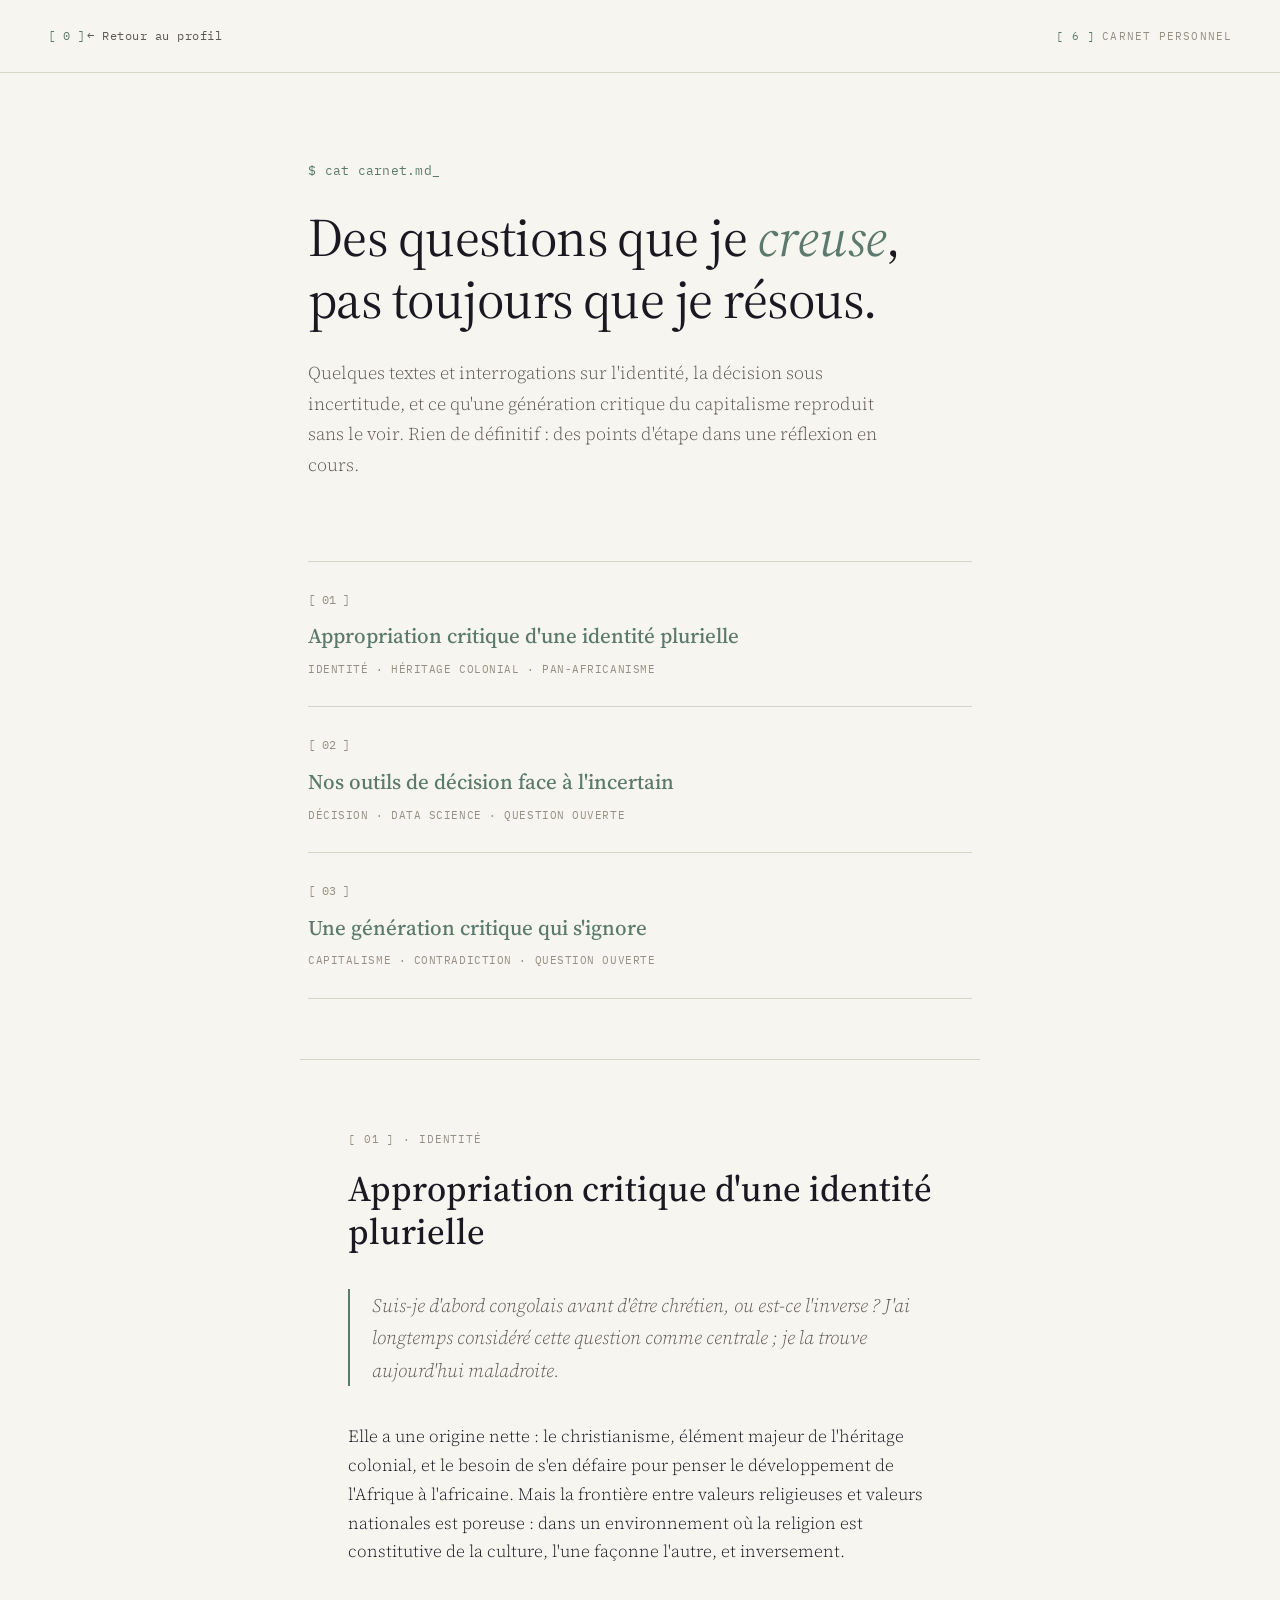
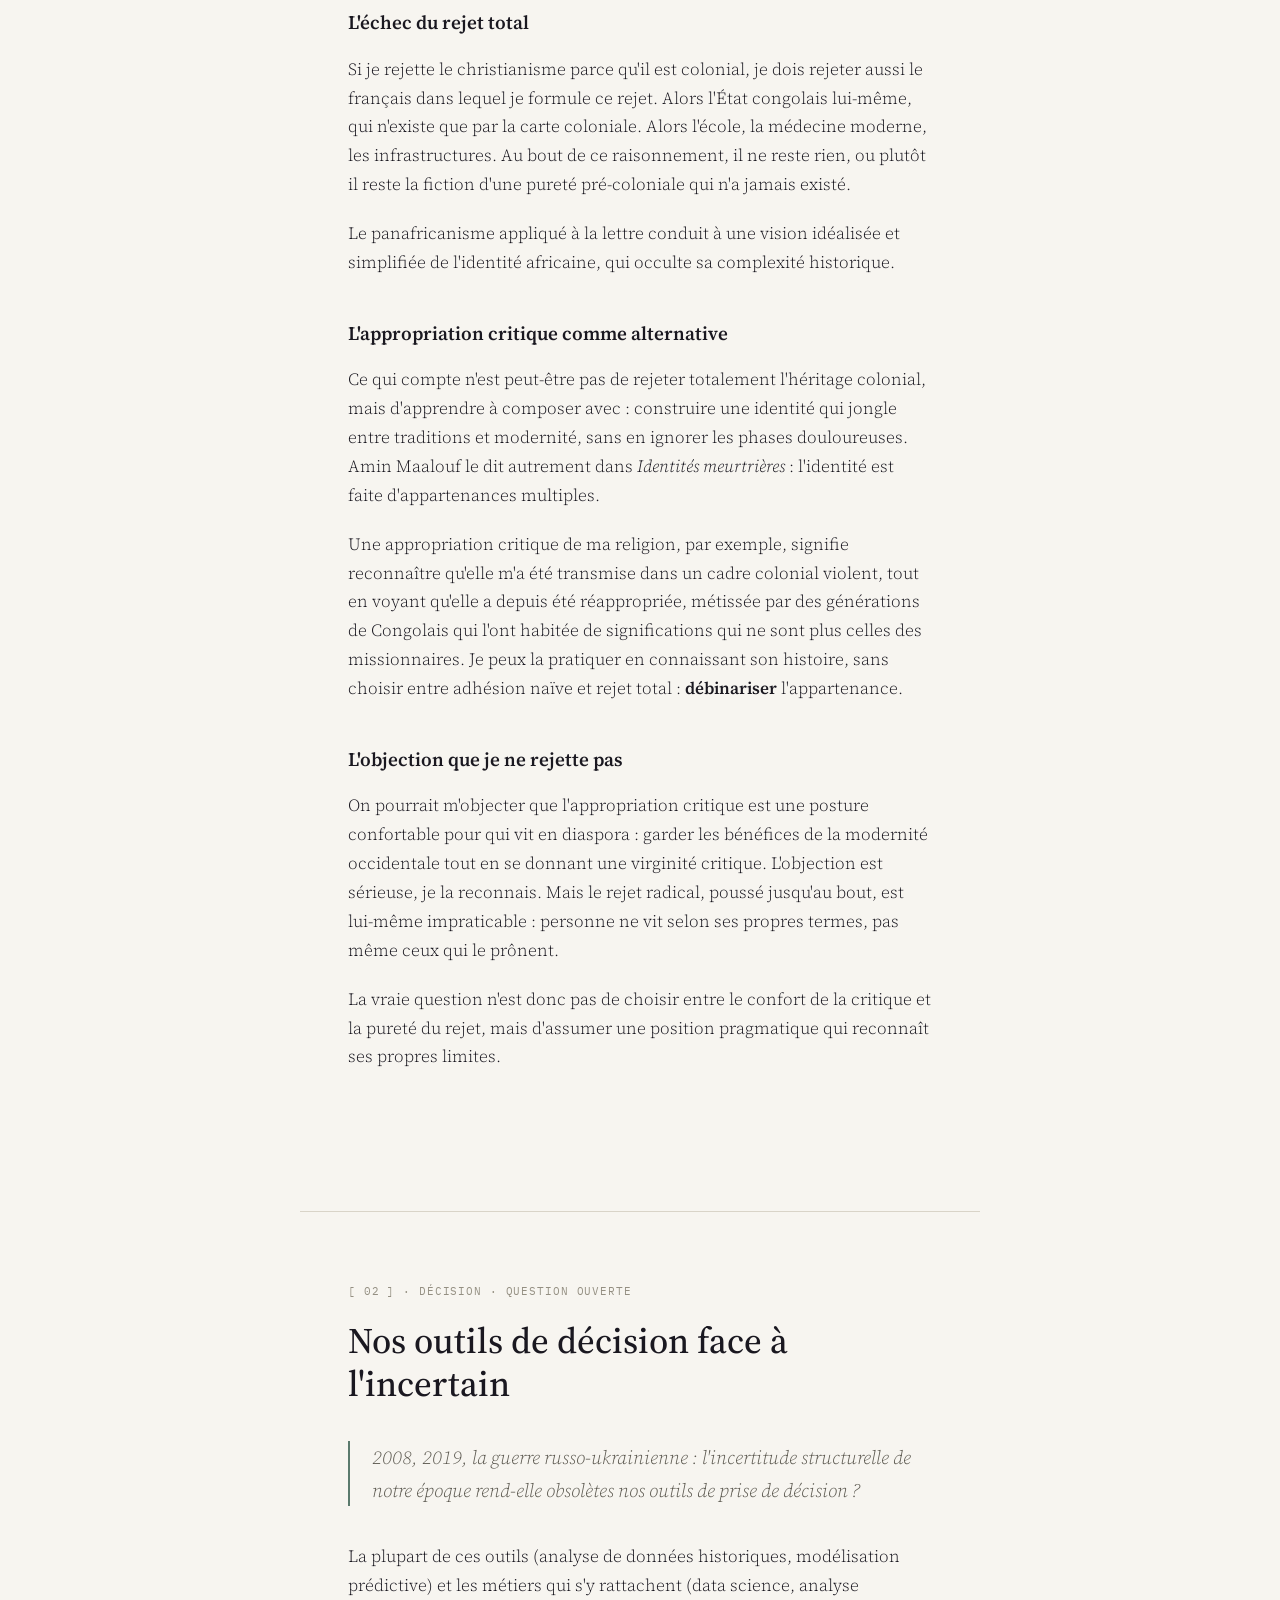
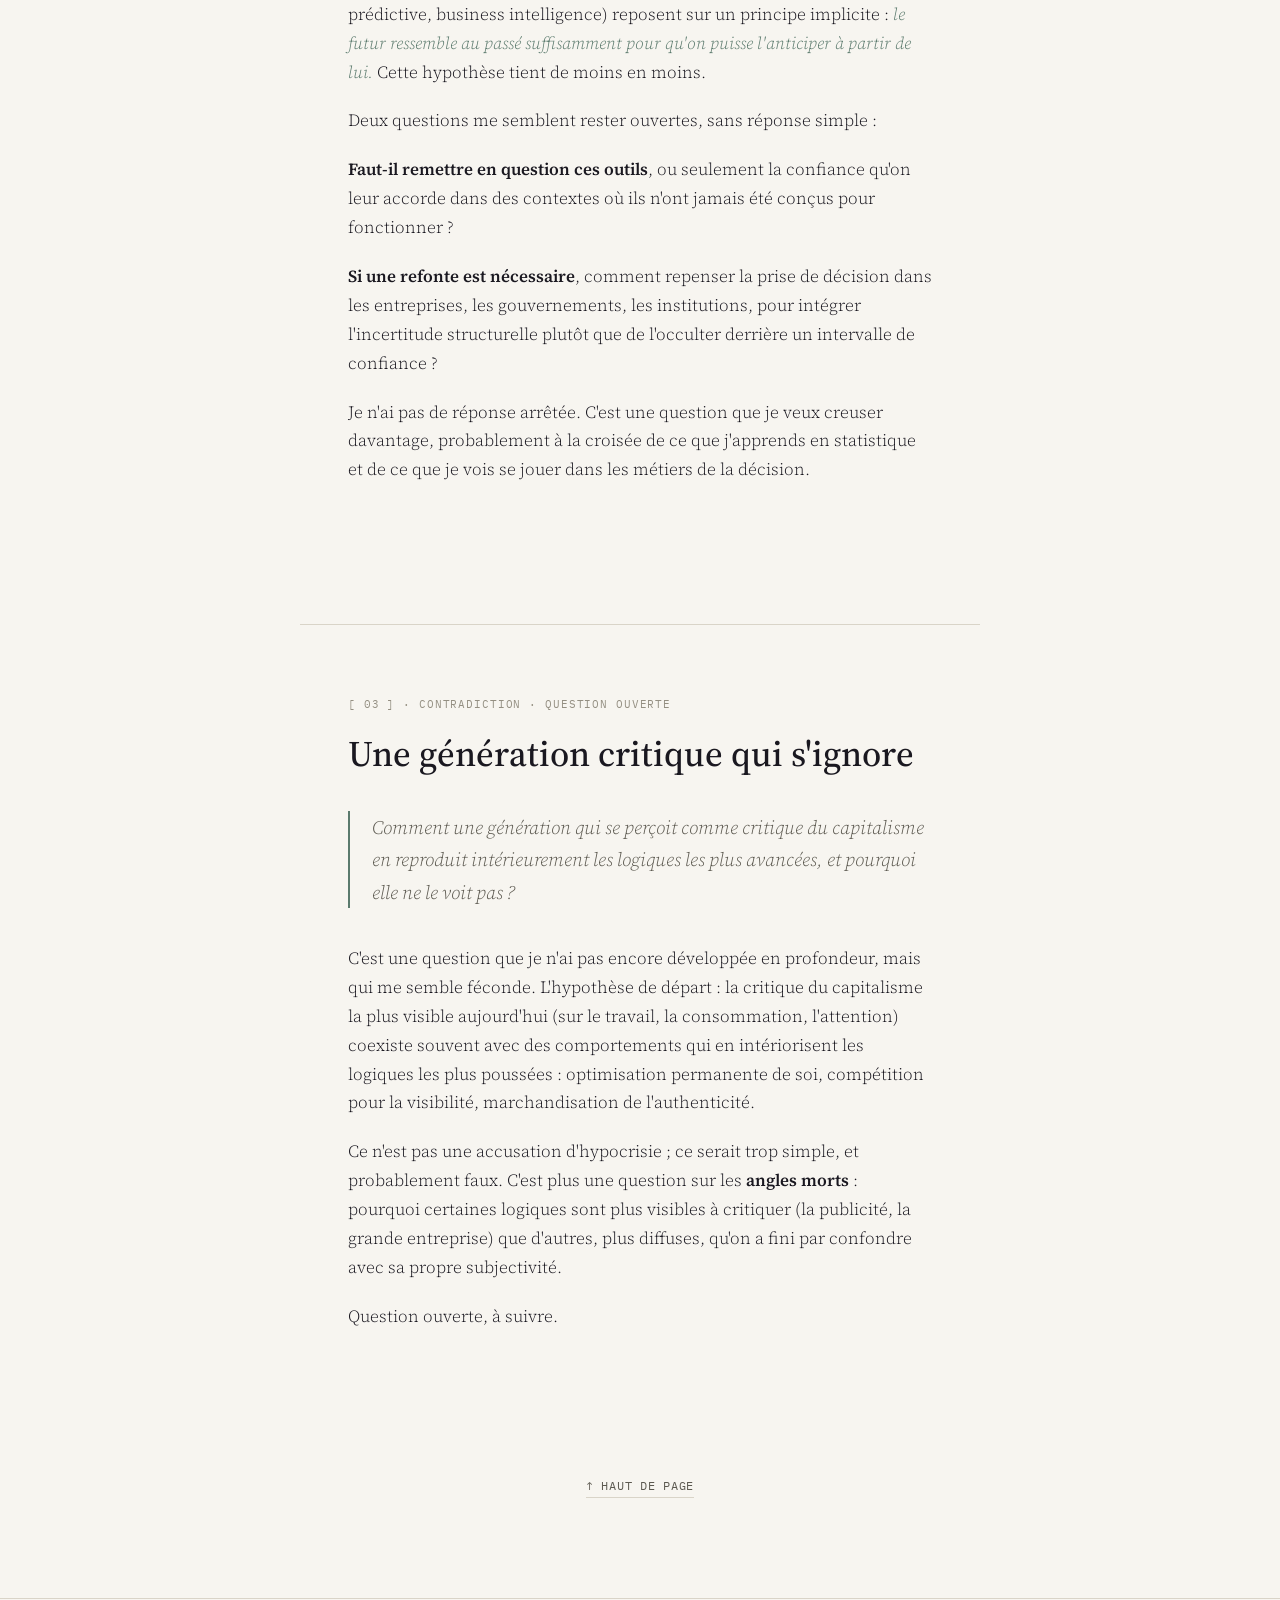
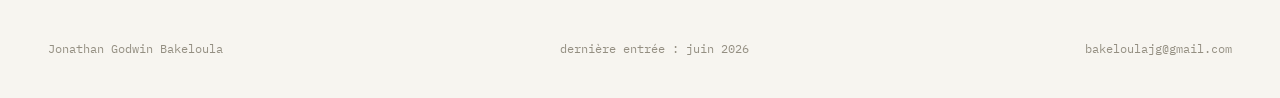
==== carnet.html @ 0722d169 "identity change" ====
<!DOCTYPE html>
<html lang="fr">
<head>
<meta charset="UTF-8">
<meta name="viewport" content="width=device-width, initial-scale=1.0">
<title>Carnet · Jonathan Godwin Bakeloula</title>
<link rel="preconnect" href="https://fonts.googleapis.com">
<link href="https://fonts.googleapis.com/css2?family=Source+Serif+4:ital,opsz,wght@0,8..60,300;0,8..60,400;0,8..60,500;0,8..60,600;1,8..60,400;1,8..60,500&family=IBM+Plex+Mono:wght@400;500&display=swap" rel="stylesheet">
<style>
  :root {
    --paper: #F7F5F0;
    --paper-warm: #F1ECE2;
    --ink: #1A1820;
    --ink-dim: #5C5950;
    --ink-faint: #948F82;
    --rule: #D9D4C8;
    --accent: #5B7A6D;
  }

  * { margin: 0; padding: 0; box-sizing: border-box; }
  html { scroll-behavior: smooth; }

  body {
    background: var(--paper);
    color: var(--ink);
    font-family: 'Source Serif 4', serif;
    line-height: 1.7;
    -webkit-font-smoothing: antialiased;
  }

  a { color: var(--accent); text-decoration: none; }
  article.entry a { text-decoration: underline; text-decoration-color: rgba(91,122,109,0.35); }

  .mono { font-family: 'IBM Plex Mono', monospace; }

  nav {
    position: fixed;
    top: 0; left: 0; right: 0;
    z-index: 100;
    display: flex;
    justify-content: space-between;
    align-items: center;
    padding: 26px 48px;
    background: rgba(247, 245, 240, 0.85);
    backdrop-filter: blur(10px);
    border-bottom: 1px solid var(--rule);
  }
  nav .back {
    font-family: 'IBM Plex Mono', monospace;
    font-size: 12px;
    letter-spacing: 0.04em;
    color: var(--ink-dim);
  }
  nav .back:hover { color: var(--accent); }
  nav .back .idx { color: var(--accent); margin-right: 2px; }
  nav .tag {
    font-family: 'IBM Plex Mono', monospace;
    font-size: 11px;
    letter-spacing: 0.1em;
    text-transform: uppercase;
    color: var(--ink-faint);
  }
  nav .tag .idx { color: var(--accent); margin-right: 6px; }

  @media (max-width: 640px) { nav { padding: 24px; } }

  header.intro {
    padding: 160px 48px 80px;
    max-width: 760px;
    margin: 0 auto;
  }
  header.intro .eyebrow {
    font-family: 'IBM Plex Mono', monospace;
    font-size: 13px;
    letter-spacing: 0.02em;
    color: var(--accent);
    margin-bottom: 24px;
  }
  .idx {
    font-family: 'IBM Plex Mono', monospace;
    color: var(--accent);
  }
  .cursor {
    display: inline-block;
    color: var(--accent);
    animation: blink 1.1s steps(2) infinite;
  }
  @keyframes blink { 50% { opacity: 0; } }
  @media (prefers-reduced-motion: reduce) { .cursor { animation: none; } }
  header.intro h1 {
    font-weight: 400;
    font-size: clamp(34px, 5.5vw, 54px);
    line-height: 1.15;
    letter-spacing: -0.01em;
  }
  header.intro h1 em { font-style: italic; color: var(--accent); }
  header.intro p {
    margin-top: 28px;
    font-size: 18px;
    font-weight: 300;
    color: var(--ink-dim);
    max-width: 600px;
  }

  @media (max-width: 640px) { header.intro { padding: 60px 24px 56px; } }

  .index {
    max-width: 760px;
    margin: 0 auto;
    padding: 0 48px 60px;
  }
  .index-list { border-top: 1px solid var(--rule); }
  .index-item {
    display: block;
    padding: 28px 0;
    border-bottom: 1px solid var(--rule);
  }
  .index-item .num {
    font-family: 'IBM Plex Mono', monospace;
    font-size: 12px;
    color: var(--ink-faint);
  }
  .index-item h3 {
    font-size: 21px;
    font-weight: 500;
    margin-top: 8px;
    transition: color 0.2s;
  }
  .index-item:hover h3 { color: var(--accent); }
  .index-item .meta {
    font-family: 'IBM Plex Mono', monospace;
    font-size: 11px;
    color: var(--ink-faint);
    margin-top: 6px;
    text-transform: uppercase;
    letter-spacing: 0.05em;
  }

  @media (max-width: 640px) { .index { padding: 0 24px 40px; } }

  article.entry {
    max-width: 680px;
    margin: 0 auto;
    padding: 70px 48px 120px;
    border-top: 1px solid var(--rule);
  }
  article.entry .entry-eyebrow {
    font-family: 'IBM Plex Mono', monospace;
    font-size: 11px;
    text-transform: uppercase;
    letter-spacing: 0.08em;
    color: var(--ink-faint);
    margin-bottom: 18px;
  }
  article.entry h2 {
    font-size: clamp(26px, 4vw, 36px);
    font-weight: 500;
    line-height: 1.2;
    margin-bottom: 36px;
  }
  article.entry h3 {
    font-size: 19px;
    font-weight: 600;
    margin: 40px 0 16px;
  }
  article.entry p {
    font-size: 17px;
    font-weight: 300;
    color: var(--ink);
    margin-bottom: 20px;
  }
  article.entry p.lede {
    font-size: 19px;
    font-style: italic;
    color: var(--ink-dim);
    margin-bottom: 36px;
    border-left: 2px solid var(--accent);
    padding-left: 22px;
  }
  article.entry strong { font-weight: 600; }
  article.entry .question {
    font-style: italic;
    color: var(--accent);
  }

  @media (max-width: 640px) { article.entry { padding: 48px 24px 80px; } }

  .back-to-top {
    text-align: center;
    padding: 0 48px 100px;
  }
  .back-to-top a {
    font-family: 'IBM Plex Mono', monospace;
    font-size: 12px;
    text-transform: uppercase;
    letter-spacing: 0.06em;
    color: var(--ink-dim);
    border-bottom: 1px solid var(--rule);
    padding-bottom: 4px;
  }

  footer.simple {
    border-top: 1px solid var(--rule);
    padding: 40px 48px;
    display: flex;
    justify-content: space-between;
    flex-wrap: wrap;
    gap: 12px;
    font-family: 'IBM Plex Mono', monospace;
    font-size: 11.5px;
    color: var(--ink-faint);
  }

  @media (prefers-reduced-motion: reduce) { html { scroll-behavior: auto; } }
  a:focus-visible { outline: 2px solid var(--accent); outline-offset: 3px; }
</style>
</head>
<body>

<nav>
  <a href="index.html" class="back"><span class="idx">[ 0 ]</span>← Retour au profil</a>
  <span class="tag"><span class="idx">[ 6 ]</span>Carnet personnel</span>
</nav>

<header class="intro">
  <div class="eyebrow mono">$ cat carnet.md<span class="cursor">_</span></div>
  <h1>Des questions que je <em>creuse</em>, pas toujours que je résous.</h1>
  <p>Quelques textes et interrogations sur l'identité, la décision sous incertitude, et ce qu'une génération critique du capitalisme reproduit sans le voir. Rien de définitif : des points d'étape dans une réflexion en cours.</p>
</header>

<div class="index">
  <div class="index-list">
    <a href="#identite" class="index-item">
      <div class="num">[ 01 ]</div>
      <h3>Appropriation critique d'une identité plurielle</h3>
      <div class="meta">Identité · Héritage colonial · Pan-africanisme</div>
    </a>
    <a href="#incertitude" class="index-item">
      <div class="num">[ 02 ]</div>
      <h3>Nos outils de décision face à l'incertain</h3>
      <div class="meta">Décision · Data science · Question ouverte</div>
    </a>
    <a href="#capitalisme" class="index-item">
      <div class="num">[ 03 ]</div>
      <h3>Une génération critique qui s'ignore</h3>
      <div class="meta">Capitalisme · Contradiction · Question ouverte</div>
    </a>
  </div>
</div>

<!-- ENTRY 1 -->
<article class="entry" id="identite">
  <div class="entry-eyebrow">[ 01 ] · Identité</div>
  <h2>Appropriation critique d'une identité plurielle</h2>
  <p class="lede">Suis-je d'abord congolais avant d'être chrétien, ou est-ce l'inverse ? J'ai longtemps considéré cette question comme centrale ; je la trouve aujourd'hui maladroite.</p>

  <p>Elle a une origine nette : le christianisme, élément majeur de l'héritage colonial, et le besoin de s'en défaire pour penser le développement de l'Afrique à l'africaine. Mais la frontière entre valeurs religieuses et valeurs nationales est poreuse : dans un environnement où la religion est constitutive de la culture, l'une façonne l'autre, et inversement.</p>

  <h3>L'échec du rejet total</h3>
  <p>Si je rejette le christianisme parce qu'il est colonial, je dois rejeter aussi le français dans lequel je formule ce rejet. Alors l'État congolais lui-même, qui n'existe que par la carte coloniale. Alors l'école, la médecine moderne, les infrastructures. Au bout de ce raisonnement, il ne reste rien, ou plutôt il reste la fiction d'une pureté pré-coloniale qui n'a jamais existé.</p>
  <p>Le panafricanisme appliqué à la lettre conduit à une vision idéalisée et simplifiée de l'identité africaine, qui occulte sa complexité historique.</p>

  <h3>L'appropriation critique comme alternative</h3>
  <p>Ce qui compte n'est peut-être pas de rejeter totalement l'héritage colonial, mais d'apprendre à composer avec : construire une identité qui jongle entre traditions et modernité, sans en ignorer les phases douloureuses. Amin Maalouf le dit autrement dans <em>Identités meurtrières</em> : l'identité est faite d'appartenances multiples.</p>
  <p>Une appropriation critique de ma religion, par exemple, signifie reconnaître qu'elle m'a été transmise dans un cadre colonial violent, tout en voyant qu'elle a depuis été réappropriée, métissée par des générations de Congolais qui l'ont habitée de significations qui ne sont plus celles des missionnaires. Je peux la pratiquer en connaissant son histoire, sans choisir entre adhésion naïve et rejet total : <strong>débinariser</strong> l'appartenance.</p>

  <h3>L'objection que je ne rejette pas</h3>
  <p>On pourrait m'objecter que l'appropriation critique est une posture confortable pour qui vit en diaspora : garder les bénéfices de la modernité occidentale tout en se donnant une virginité critique. L'objection est sérieuse, je la reconnais. Mais le rejet radical, poussé jusqu'au bout, est lui-même impraticable : personne ne vit selon ses propres termes, pas même ceux qui le prônent.</p>
  <p>La vraie question n'est donc pas de choisir entre le confort de la critique et la pureté du rejet, mais d'assumer une position pragmatique qui reconnaît ses propres limites.</p>
</article>

<!-- ENTRY 2 -->
<article class="entry" id="incertitude">
  <div class="entry-eyebrow">[ 02 ] · Décision · Question ouverte</div>
  <h2>Nos outils de décision face à l'incertain</h2>
  <p class="lede">2008, 2019, la guerre russo-ukrainienne : l'incertitude structurelle de notre époque rend-elle obsolètes nos outils de prise de décision ?</p>

  <p>La plupart de ces outils (analyse de données historiques, modélisation prédictive) et les métiers qui s'y rattachent (data science, analyse prédictive, business intelligence) reposent sur un principe implicite : <span class="question">le futur ressemble au passé suffisamment pour qu'on puisse l'anticiper à partir de lui.</span> Cette hypothèse tient de moins en moins.</p>

  <p>Deux questions me semblent rester ouvertes, sans réponse simple :</p>
  <p><strong>Faut-il remettre en question ces outils</strong>, ou seulement la confiance qu'on leur accorde dans des contextes où ils n'ont jamais été conçus pour fonctionner ?</p>
  <p><strong>Si une refonte est nécessaire</strong>, comment repenser la prise de décision dans les entreprises, les gouvernements, les institutions, pour intégrer l'incertitude structurelle plutôt que de l'occulter derrière un intervalle de confiance ?</p>

  <p>Je n'ai pas de réponse arrêtée. C'est une question que je veux creuser davantage, probablement à la croisée de ce que j'apprends en statistique et de ce que je vois se jouer dans les métiers de la décision.</p>
</article>

<!-- ENTRY 3 -->
<article class="entry" id="capitalisme">
  <div class="entry-eyebrow">[ 03 ] · Contradiction · Question ouverte</div>
  <h2>Une génération critique qui s'ignore</h2>
  <p class="lede">Comment une génération qui se perçoit comme critique du capitalisme en reproduit intérieurement les logiques les plus avancées, et pourquoi elle ne le voit pas ?</p>

  <p>C'est une question que je n'ai pas encore développée en profondeur, mais qui me semble féconde. L'hypothèse de départ : la critique du capitalisme la plus visible aujourd'hui (sur le travail, la consommation, l'attention) coexiste souvent avec des comportements qui en intériorisent les logiques les plus poussées : optimisation permanente de soi, compétition pour la visibilité, marchandisation de l'authenticité.</p>

  <p>Ce n'est pas une accusation d'hypocrisie ; ce serait trop simple, et probablement faux. C'est plus une question sur les <strong>angles morts</strong> : pourquoi certaines logiques sont plus visibles à critiquer (la publicité, la grande entreprise) que d'autres, plus diffuses, qu'on a fini par confondre avec sa propre subjectivité.</p>

  <p>Question ouverte, à suivre.</p>
</article>

<div class="back-to-top">
  <a href="#">↑ Haut de page</a>
</div>

<footer class="simple">
  <span>Jonathan Godwin Bakeloula</span>
  <span>dernière entrée : juin 2026</span>
  <span>bakeloulajg@gmail.com</span>
</footer>

</body>
</html>
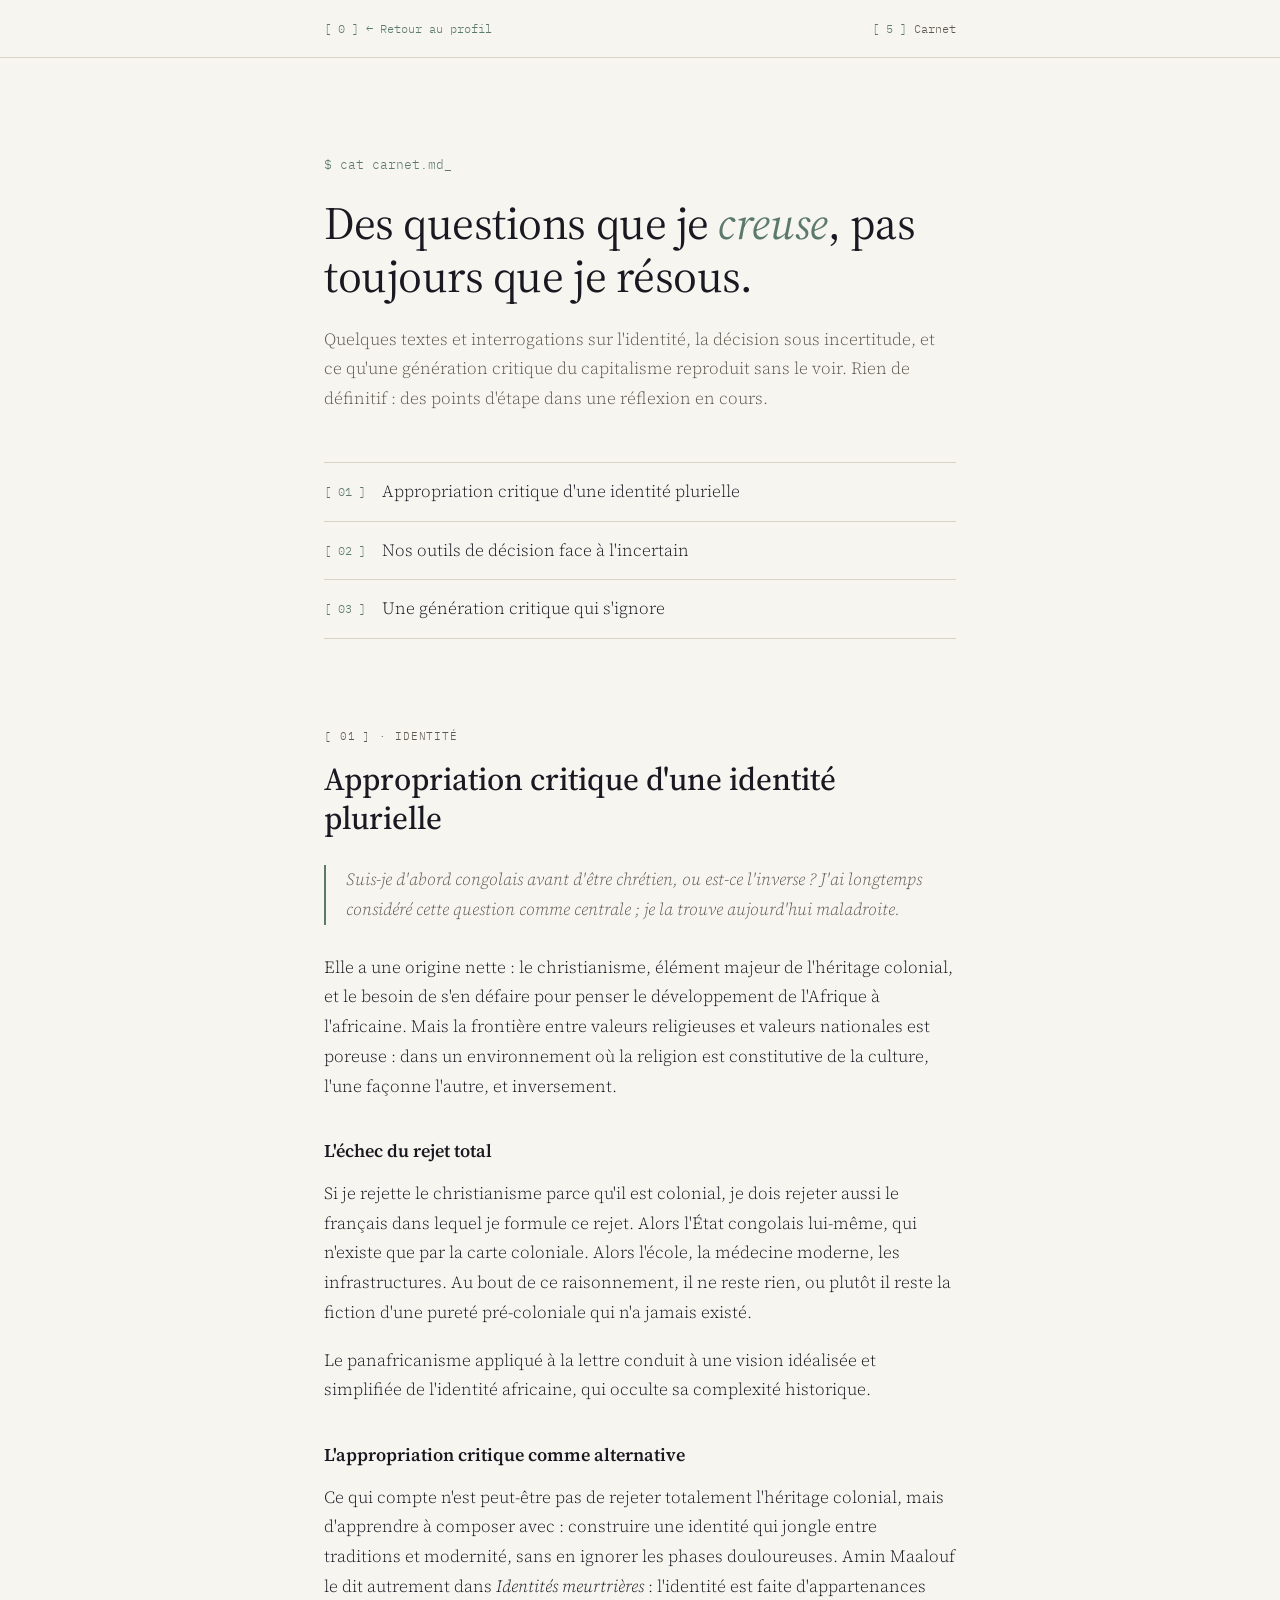
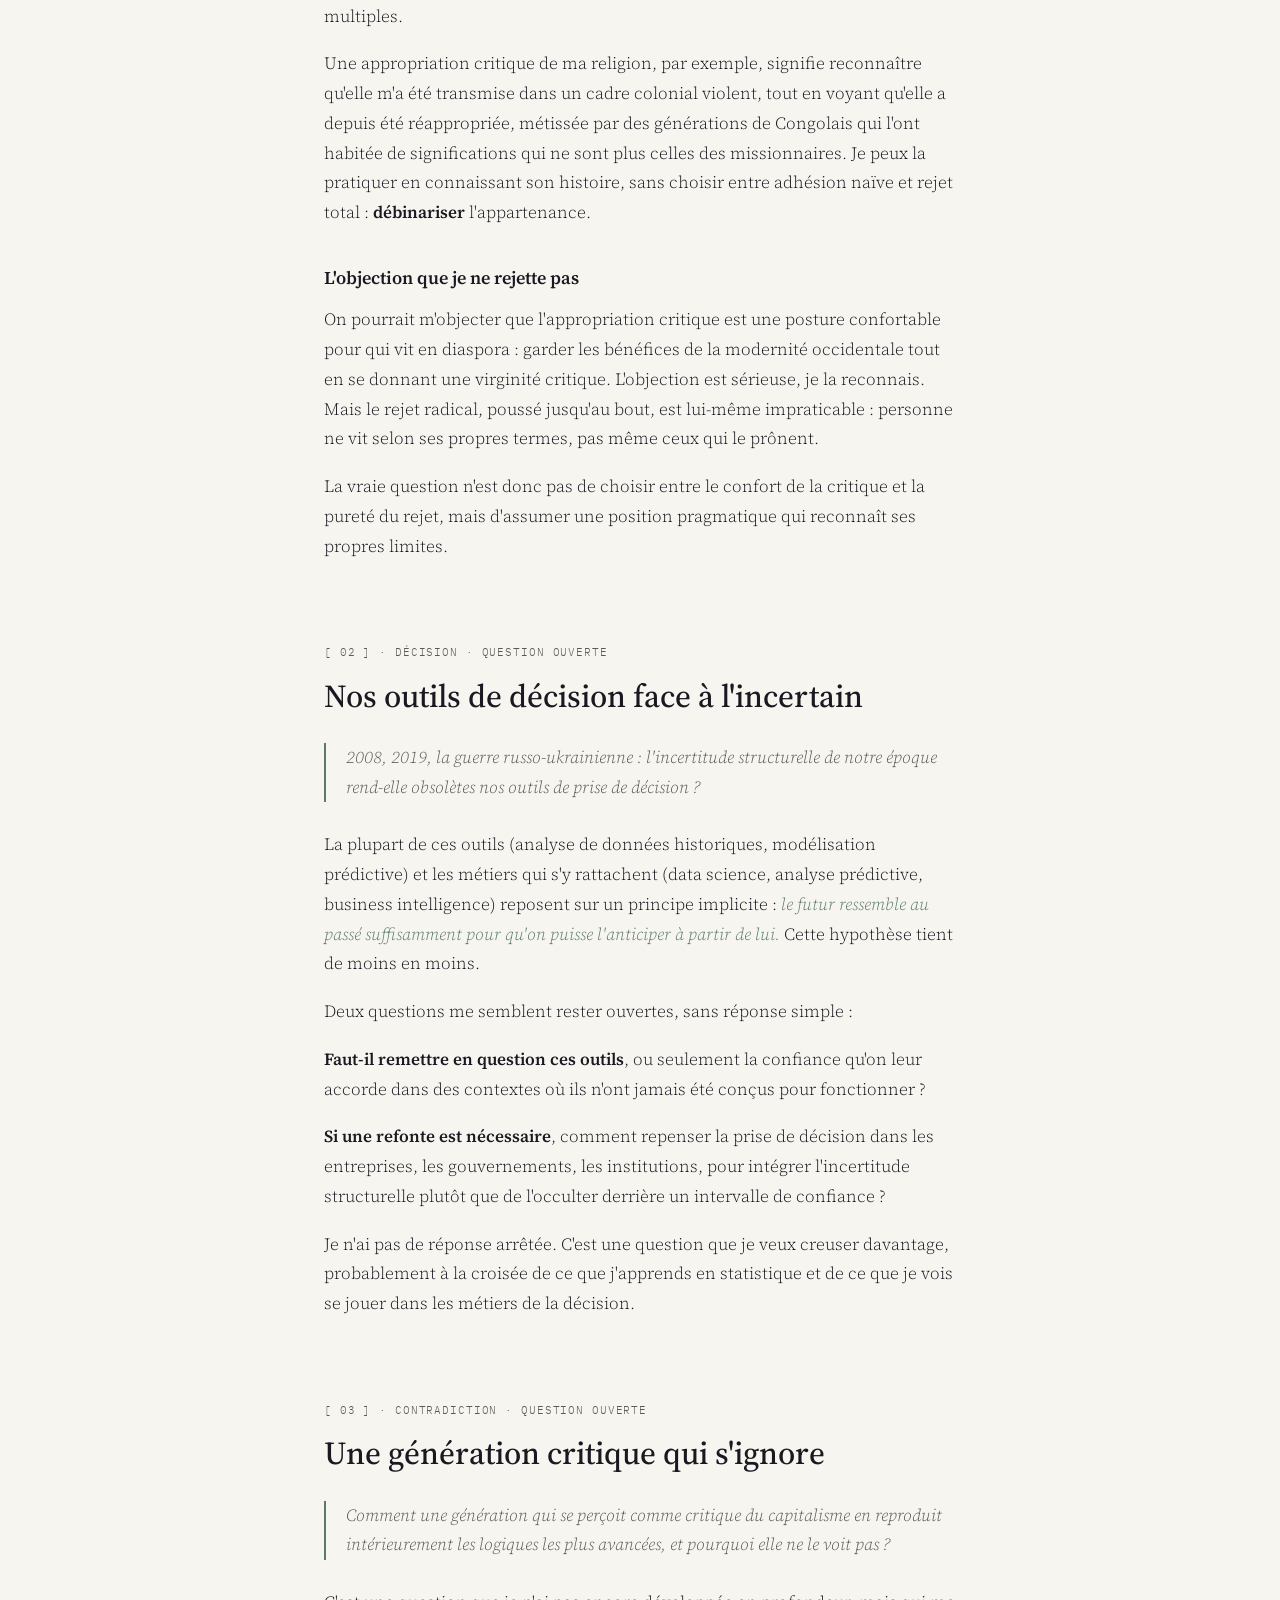
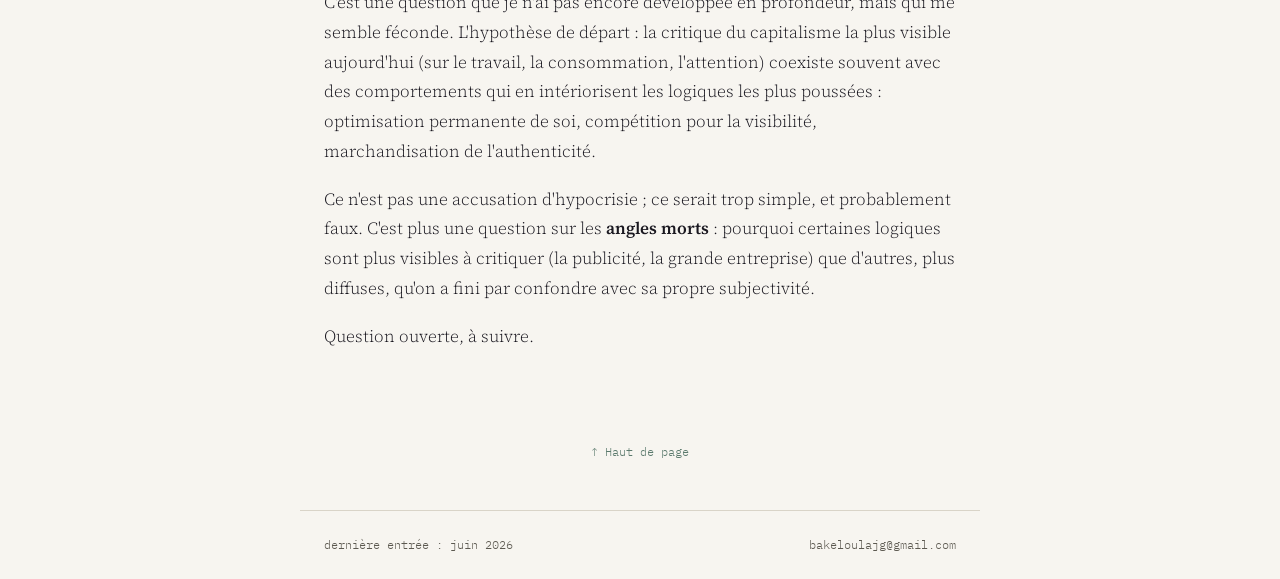
==== commit d0644bef: "Update carnet.html" ====
--- a/carnet.html
+++ b/carnet.html
@@ -5,304 +5,113 @@
 <meta name="viewport" content="width=device-width, initial-scale=1.0">
 <title>Carnet · Jonathan Godwin Bakeloula</title>
 <link rel="preconnect" href="https://fonts.googleapis.com">
-<link href="https://fonts.googleapis.com/css2?family=Source+Serif+4:ital,opsz,wght@0,8..60,300;0,8..60,400;0,8..60,500;0,8..60,600;1,8..60,400;1,8..60,500&family=IBM+Plex+Mono:wght@400;500&display=swap" rel="stylesheet">
+<link href="https://fonts.googleapis.com/css2?family=Source+Serif+4:ital,opsz,wght@0,8..60,300;0,8..60,400;0,8..60,500;0,8..60,600;1,8..60,400&family=IBM+Plex+Sans:wght@300;400&family=IBM+Plex+Mono:wght@400;500&display=swap" rel="stylesheet">
 <style>
-  :root {
-    --paper: #F7F5F0;
-    --paper-warm: #F1ECE2;
-    --ink: #1A1820;
-    --ink-dim: #5C5950;
-    --ink-faint: #948F82;
-    --rule: #D9D4C8;
-    --accent: #5B7A6D;
+  :root { --bg: #F7F5F0; --text: #1A1820; --dim: #5C5950; --rule: #D9D4C8; --accent: #5B7A6D; }
+  @media (prefers-color-scheme: dark) {
+    :root { --bg: #0F0E13; --text: #E8E6E1; --dim: #9D9A93; --rule: #2A2832; --accent: #9FBFB2; }
   }
-
   * { margin: 0; padding: 0; box-sizing: border-box; }
   html { scroll-behavior: smooth; }
+  body { background: var(--bg); color: var(--text); font-family: 'Source Serif 4', serif; font-weight: 300; line-height: 1.75; -webkit-font-smoothing: antialiased; }
+  a { color: var(--accent); text-decoration: none; }
+  .idx { font-family: 'IBM Plex Mono', monospace; color: var(--accent); }
+  .cursor { color: var(--accent); animation: blink 1.1s steps(2) infinite; }
+  @keyframes blink { 50% { opacity: 0; } }
+  @media (prefers-reduced-motion: reduce) { .cursor { animation: none; } html { scroll-behavior: auto; } }
 
-  body {
-    background: var(--paper);
-    color: var(--ink);
-    font-family: 'Source Serif 4', serif;
-    line-height: 1.7;
-    -webkit-font-smoothing: antialiased;
-  }
+  nav { position: sticky; top: 0; background: var(--bg); border-bottom: 1px solid var(--rule); }
+  nav .in { max-width: 680px; margin: 0 auto; padding: 18px 24px; display: flex; justify-content: space-between; font-family: 'IBM Plex Mono', monospace; font-size: 12px; color: var(--dim); }
+  nav a:hover { color: var(--accent); }
 
-  a { color: var(--accent); text-decoration: none; }
-  article.entry a { text-decoration: underline; text-decoration-color: rgba(91,122,109,0.35); }
+  main { max-width: 680px; margin: 0 auto; padding: 0 24px; }
+  header { padding: 96px 0 48px; }
+  header .prompt { font-family: 'IBM Plex Mono', monospace; font-size: 13px; color: var(--accent); margin-bottom: 20px; }
+  h1 { font-weight: 400; font-size: clamp(32px, 5.5vw, 46px); line-height: 1.15; letter-spacing: -.01em; }
+  h1 em { font-style: italic; color: var(--accent); }
+  header p { margin-top: 22px; font-size: 17px; color: var(--dim); }
 
-  .mono { font-family: 'IBM Plex Mono', monospace; }
+  .toc { border-top: 1px solid var(--rule); margin-bottom: 24px; }
+  .toc a { display: flex; gap: 16px; padding: 14px 0; border-bottom: 1px solid var(--rule); color: var(--text); font-size: 17px; }
+  .toc a:hover { color: var(--accent); }
+  .toc .idx { font-size: 12px; padding-top: 4px; }
 
-  nav {
-    position: fixed;
-    top: 0; left: 0; right: 0;
-    z-index: 100;
-    display: flex;
-    justify-content: space-between;
-    align-items: center;
-    padding: 26px 48px;
-    background: rgba(247, 245, 240, 0.85);
-    backdrop-filter: blur(10px);
-    border-bottom: 1px solid var(--rule);
-  }
-  nav .back {
-    font-family: 'IBM Plex Mono', monospace;
-    font-size: 12px;
-    letter-spacing: 0.04em;
-    color: var(--ink-dim);
-  }
-  nav .back:hover { color: var(--accent); }
-  nav .back .idx { color: var(--accent); margin-right: 2px; }
-  nav .tag {
-    font-family: 'IBM Plex Mono', monospace;
-    font-size: 11px;
-    letter-spacing: 0.1em;
-    text-transform: uppercase;
-    color: var(--ink-faint);
-  }
-  nav .tag .idx { color: var(--accent); margin-right: 6px; }
+  article { padding: 64px 0 0; }
+  article .eb { font-family: 'IBM Plex Mono', monospace; font-size: 11px; letter-spacing: .08em; text-transform: uppercase; color: var(--dim); margin-bottom: 14px; }
+  article h2 { font-weight: 500; font-size: clamp(24px, 4vw, 32px); line-height: 1.2; margin-bottom: 28px; }
+  article h3 { font-weight: 600; font-size: 18px; margin: 34px 0 12px; }
+  article p { font-size: 17px; margin-bottom: 18px; }
+  article p.lede { font-style: italic; color: var(--dim); border-left: 2px solid var(--accent); padding-left: 20px; margin-bottom: 28px; }
+  article strong { font-weight: 600; }
+  article .question { font-style: italic; color: var(--accent); }
 
-  @media (max-width: 640px) { nav { padding: 24px; } }
-
-  header.intro {
-    padding: 160px 48px 80px;
-    max-width: 760px;
-    margin: 0 auto;
-  }
-  header.intro .eyebrow {
-    font-family: 'IBM Plex Mono', monospace;
-    font-size: 13px;
-    letter-spacing: 0.02em;
-    color: var(--accent);
-    margin-bottom: 24px;
-  }
-  .idx {
-    font-family: 'IBM Plex Mono', monospace;
-    color: var(--accent);
-  }
-  .cursor {
-    display: inline-block;
-    color: var(--accent);
-    animation: blink 1.1s steps(2) infinite;
-  }
-  @keyframes blink { 50% { opacity: 0; } }
-  @media (prefers-reduced-motion: reduce) { .cursor { animation: none; } }
-  header.intro h1 {
-    font-weight: 400;
-    font-size: clamp(34px, 5.5vw, 54px);
-    line-height: 1.15;
-    letter-spacing: -0.01em;
-  }
-  header.intro h1 em { font-style: italic; color: var(--accent); }
-  header.intro p {
-    margin-top: 28px;
-    font-size: 18px;
-    font-weight: 300;
-    color: var(--ink-dim);
-    max-width: 600px;
-  }
-
-  @media (max-width: 640px) { header.intro { padding: 60px 24px 56px; } }
-
-  .index {
-    max-width: 760px;
-    margin: 0 auto;
-    padding: 0 48px 60px;
-  }
-  .index-list { border-top: 1px solid var(--rule); }
-  .index-item {
-    display: block;
-    padding: 28px 0;
-    border-bottom: 1px solid var(--rule);
-  }
-  .index-item .num {
-    font-family: 'IBM Plex Mono', monospace;
-    font-size: 12px;
-    color: var(--ink-faint);
-  }
-  .index-item h3 {
-    font-size: 21px;
-    font-weight: 500;
-    margin-top: 8px;
-    transition: color 0.2s;
-  }
-  .index-item:hover h3 { color: var(--accent); }
-  .index-item .meta {
-    font-family: 'IBM Plex Mono', monospace;
-    font-size: 11px;
-    color: var(--ink-faint);
-    margin-top: 6px;
-    text-transform: uppercase;
-    letter-spacing: 0.05em;
-  }
-
-  @media (max-width: 640px) { .index { padding: 0 24px 40px; } }
-
-  article.entry {
-    max-width: 680px;
-    margin: 0 auto;
-    padding: 70px 48px 120px;
-    border-top: 1px solid var(--rule);
-  }
-  article.entry .entry-eyebrow {
-    font-family: 'IBM Plex Mono', monospace;
-    font-size: 11px;
-    text-transform: uppercase;
-    letter-spacing: 0.08em;
-    color: var(--ink-faint);
-    margin-bottom: 18px;
-  }
-  article.entry h2 {
-    font-size: clamp(26px, 4vw, 36px);
-    font-weight: 500;
-    line-height: 1.2;
-    margin-bottom: 36px;
-  }
-  article.entry h3 {
-    font-size: 19px;
-    font-weight: 600;
-    margin: 40px 0 16px;
-  }
-  article.entry p {
-    font-size: 17px;
-    font-weight: 300;
-    color: var(--ink);
-    margin-bottom: 20px;
-  }
-  article.entry p.lede {
-    font-size: 19px;
-    font-style: italic;
-    color: var(--ink-dim);
-    margin-bottom: 36px;
-    border-left: 2px solid var(--accent);
-    padding-left: 22px;
-  }
-  article.entry strong { font-weight: 600; }
-  article.entry .question {
-    font-style: italic;
-    color: var(--accent);
-  }
-
-  @media (max-width: 640px) { article.entry { padding: 48px 24px 80px; } }
-
-  .back-to-top {
-    text-align: center;
-    padding: 0 48px 100px;
-  }
-  .back-to-top a {
-    font-family: 'IBM Plex Mono', monospace;
-    font-size: 12px;
-    text-transform: uppercase;
-    letter-spacing: 0.06em;
-    color: var(--ink-dim);
-    border-bottom: 1px solid var(--rule);
-    padding-bottom: 4px;
-  }
-
-  footer.simple {
-    border-top: 1px solid var(--rule);
-    padding: 40px 48px;
-    display: flex;
-    justify-content: space-between;
-    flex-wrap: wrap;
-    gap: 12px;
-    font-family: 'IBM Plex Mono', monospace;
-    font-size: 11.5px;
-    color: var(--ink-faint);
-  }
-
-  @media (prefers-reduced-motion: reduce) { html { scroll-behavior: auto; } }
+  .top { text-align: center; padding: 72px 0 0; font-family: 'IBM Plex Mono', monospace; font-size: 12px; }
+  footer { max-width: 680px; margin: 48px auto 0; padding: 24px; border-top: 1px solid var(--rule); display: flex; justify-content: space-between; flex-wrap: wrap; gap: 8px; font-family: 'IBM Plex Mono', monospace; font-size: 11.5px; color: var(--dim); }
   a:focus-visible { outline: 2px solid var(--accent); outline-offset: 3px; }
 </style>
 </head>
 <body>
 
-<nav>
-  <a href="index.html" class="back"><span class="idx">[ 0 ]</span>← Retour au profil</a>
-  <span class="tag"><span class="idx">[ 6 ]</span>Carnet personnel</span>
-</nav>
+<nav><div class="in">
+  <a href="index.html"><span class="idx">[ 0 ]</span> ← Retour au profil</a>
+  <span><span class="idx">[ 5 ]</span> Carnet</span>
+</div></nav>
 
-<header class="intro">
-  <div class="eyebrow mono">$ cat carnet.md<span class="cursor">_</span></div>
+<main>
+
+<header>
+  <div class="prompt">$ cat carnet.md<span class="cursor">_</span></div>
   <h1>Des questions que je <em>creuse</em>, pas toujours que je résous.</h1>
   <p>Quelques textes et interrogations sur l'identité, la décision sous incertitude, et ce qu'une génération critique du capitalisme reproduit sans le voir. Rien de définitif : des points d'étape dans une réflexion en cours.</p>
 </header>
 
-<div class="index">
-  <div class="index-list">
-    <a href="#identite" class="index-item">
-      <div class="num">[ 01 ]</div>
-      <h3>Appropriation critique d'une identité plurielle</h3>
-      <div class="meta">Identité · Héritage colonial · Pan-africanisme</div>
-    </a>
-    <a href="#incertitude" class="index-item">
-      <div class="num">[ 02 ]</div>
-      <h3>Nos outils de décision face à l'incertain</h3>
-      <div class="meta">Décision · Data science · Question ouverte</div>
-    </a>
-    <a href="#capitalisme" class="index-item">
-      <div class="num">[ 03 ]</div>
-      <h3>Une génération critique qui s'ignore</h3>
-      <div class="meta">Capitalisme · Contradiction · Question ouverte</div>
-    </a>
-  </div>
+<div class="toc">
+  <a href="#identite"><span class="idx">[ 01 ]</span>Appropriation critique d'une identité plurielle</a>
+  <a href="#incertitude"><span class="idx">[ 02 ]</span>Nos outils de décision face à l'incertain</a>
+  <a href="#capitalisme"><span class="idx">[ 03 ]</span>Une génération critique qui s'ignore</a>
 </div>
 
-<!-- ENTRY 1 -->
-<article class="entry" id="identite">
-  <div class="entry-eyebrow">[ 01 ] · Identité</div>
+<article id="identite">
+  <div class="eb">[ 01 ] · Identité</div>
   <h2>Appropriation critique d'une identité plurielle</h2>
   <p class="lede">Suis-je d'abord congolais avant d'être chrétien, ou est-ce l'inverse ? J'ai longtemps considéré cette question comme centrale ; je la trouve aujourd'hui maladroite.</p>
-
   <p>Elle a une origine nette : le christianisme, élément majeur de l'héritage colonial, et le besoin de s'en défaire pour penser le développement de l'Afrique à l'africaine. Mais la frontière entre valeurs religieuses et valeurs nationales est poreuse : dans un environnement où la religion est constitutive de la culture, l'une façonne l'autre, et inversement.</p>
-
   <h3>L'échec du rejet total</h3>
   <p>Si je rejette le christianisme parce qu'il est colonial, je dois rejeter aussi le français dans lequel je formule ce rejet. Alors l'État congolais lui-même, qui n'existe que par la carte coloniale. Alors l'école, la médecine moderne, les infrastructures. Au bout de ce raisonnement, il ne reste rien, ou plutôt il reste la fiction d'une pureté pré-coloniale qui n'a jamais existé.</p>
   <p>Le panafricanisme appliqué à la lettre conduit à une vision idéalisée et simplifiée de l'identité africaine, qui occulte sa complexité historique.</p>
-
   <h3>L'appropriation critique comme alternative</h3>
   <p>Ce qui compte n'est peut-être pas de rejeter totalement l'héritage colonial, mais d'apprendre à composer avec : construire une identité qui jongle entre traditions et modernité, sans en ignorer les phases douloureuses. Amin Maalouf le dit autrement dans <em>Identités meurtrières</em> : l'identité est faite d'appartenances multiples.</p>
   <p>Une appropriation critique de ma religion, par exemple, signifie reconnaître qu'elle m'a été transmise dans un cadre colonial violent, tout en voyant qu'elle a depuis été réappropriée, métissée par des générations de Congolais qui l'ont habitée de significations qui ne sont plus celles des missionnaires. Je peux la pratiquer en connaissant son histoire, sans choisir entre adhésion naïve et rejet total : <strong>débinariser</strong> l'appartenance.</p>
-
   <h3>L'objection que je ne rejette pas</h3>
   <p>On pourrait m'objecter que l'appropriation critique est une posture confortable pour qui vit en diaspora : garder les bénéfices de la modernité occidentale tout en se donnant une virginité critique. L'objection est sérieuse, je la reconnais. Mais le rejet radical, poussé jusqu'au bout, est lui-même impraticable : personne ne vit selon ses propres termes, pas même ceux qui le prônent.</p>
   <p>La vraie question n'est donc pas de choisir entre le confort de la critique et la pureté du rejet, mais d'assumer une position pragmatique qui reconnaît ses propres limites.</p>
 </article>
 
-<!-- ENTRY 2 -->
-<article class="entry" id="incertitude">
-  <div class="entry-eyebrow">[ 02 ] · Décision · Question ouverte</div>
+<article id="incertitude">
+  <div class="eb">[ 02 ] · Décision · Question ouverte</div>
   <h2>Nos outils de décision face à l'incertain</h2>
   <p class="lede">2008, 2019, la guerre russo-ukrainienne : l'incertitude structurelle de notre époque rend-elle obsolètes nos outils de prise de décision ?</p>
-
   <p>La plupart de ces outils (analyse de données historiques, modélisation prédictive) et les métiers qui s'y rattachent (data science, analyse prédictive, business intelligence) reposent sur un principe implicite : <span class="question">le futur ressemble au passé suffisamment pour qu'on puisse l'anticiper à partir de lui.</span> Cette hypothèse tient de moins en moins.</p>
-
   <p>Deux questions me semblent rester ouvertes, sans réponse simple :</p>
   <p><strong>Faut-il remettre en question ces outils</strong>, ou seulement la confiance qu'on leur accorde dans des contextes où ils n'ont jamais été conçus pour fonctionner ?</p>
   <p><strong>Si une refonte est nécessaire</strong>, comment repenser la prise de décision dans les entreprises, les gouvernements, les institutions, pour intégrer l'incertitude structurelle plutôt que de l'occulter derrière un intervalle de confiance ?</p>
-
   <p>Je n'ai pas de réponse arrêtée. C'est une question que je veux creuser davantage, probablement à la croisée de ce que j'apprends en statistique et de ce que je vois se jouer dans les métiers de la décision.</p>
 </article>
 
-<!-- ENTRY 3 -->
-<article class="entry" id="capitalisme">
-  <div class="entry-eyebrow">[ 03 ] · Contradiction · Question ouverte</div>
+<article id="capitalisme">
+  <div class="eb">[ 03 ] · Contradiction · Question ouverte</div>
   <h2>Une génération critique qui s'ignore</h2>
   <p class="lede">Comment une génération qui se perçoit comme critique du capitalisme en reproduit intérieurement les logiques les plus avancées, et pourquoi elle ne le voit pas ?</p>
-
   <p>C'est une question que je n'ai pas encore développée en profondeur, mais qui me semble féconde. L'hypothèse de départ : la critique du capitalisme la plus visible aujourd'hui (sur le travail, la consommation, l'attention) coexiste souvent avec des comportements qui en intériorisent les logiques les plus poussées : optimisation permanente de soi, compétition pour la visibilité, marchandisation de l'authenticité.</p>
-
   <p>Ce n'est pas une accusation d'hypocrisie ; ce serait trop simple, et probablement faux. C'est plus une question sur les <strong>angles morts</strong> : pourquoi certaines logiques sont plus visibles à critiquer (la publicité, la grande entreprise) que d'autres, plus diffuses, qu'on a fini par confondre avec sa propre subjectivité.</p>
-
   <p>Question ouverte, à suivre.</p>
 </article>
 
-<div class="back-to-top">
-  <a href="#">↑ Haut de page</a>
-</div>
+<div class="top"><a href="#">↑ Haut de page</a></div>
 
-<footer class="simple">
-  <span>Jonathan Godwin Bakeloula</span>
+</main>
+
+<footer>
   <span>dernière entrée : juin 2026</span>
   <span>bakeloulajg@gmail.com</span>
 </footer>
